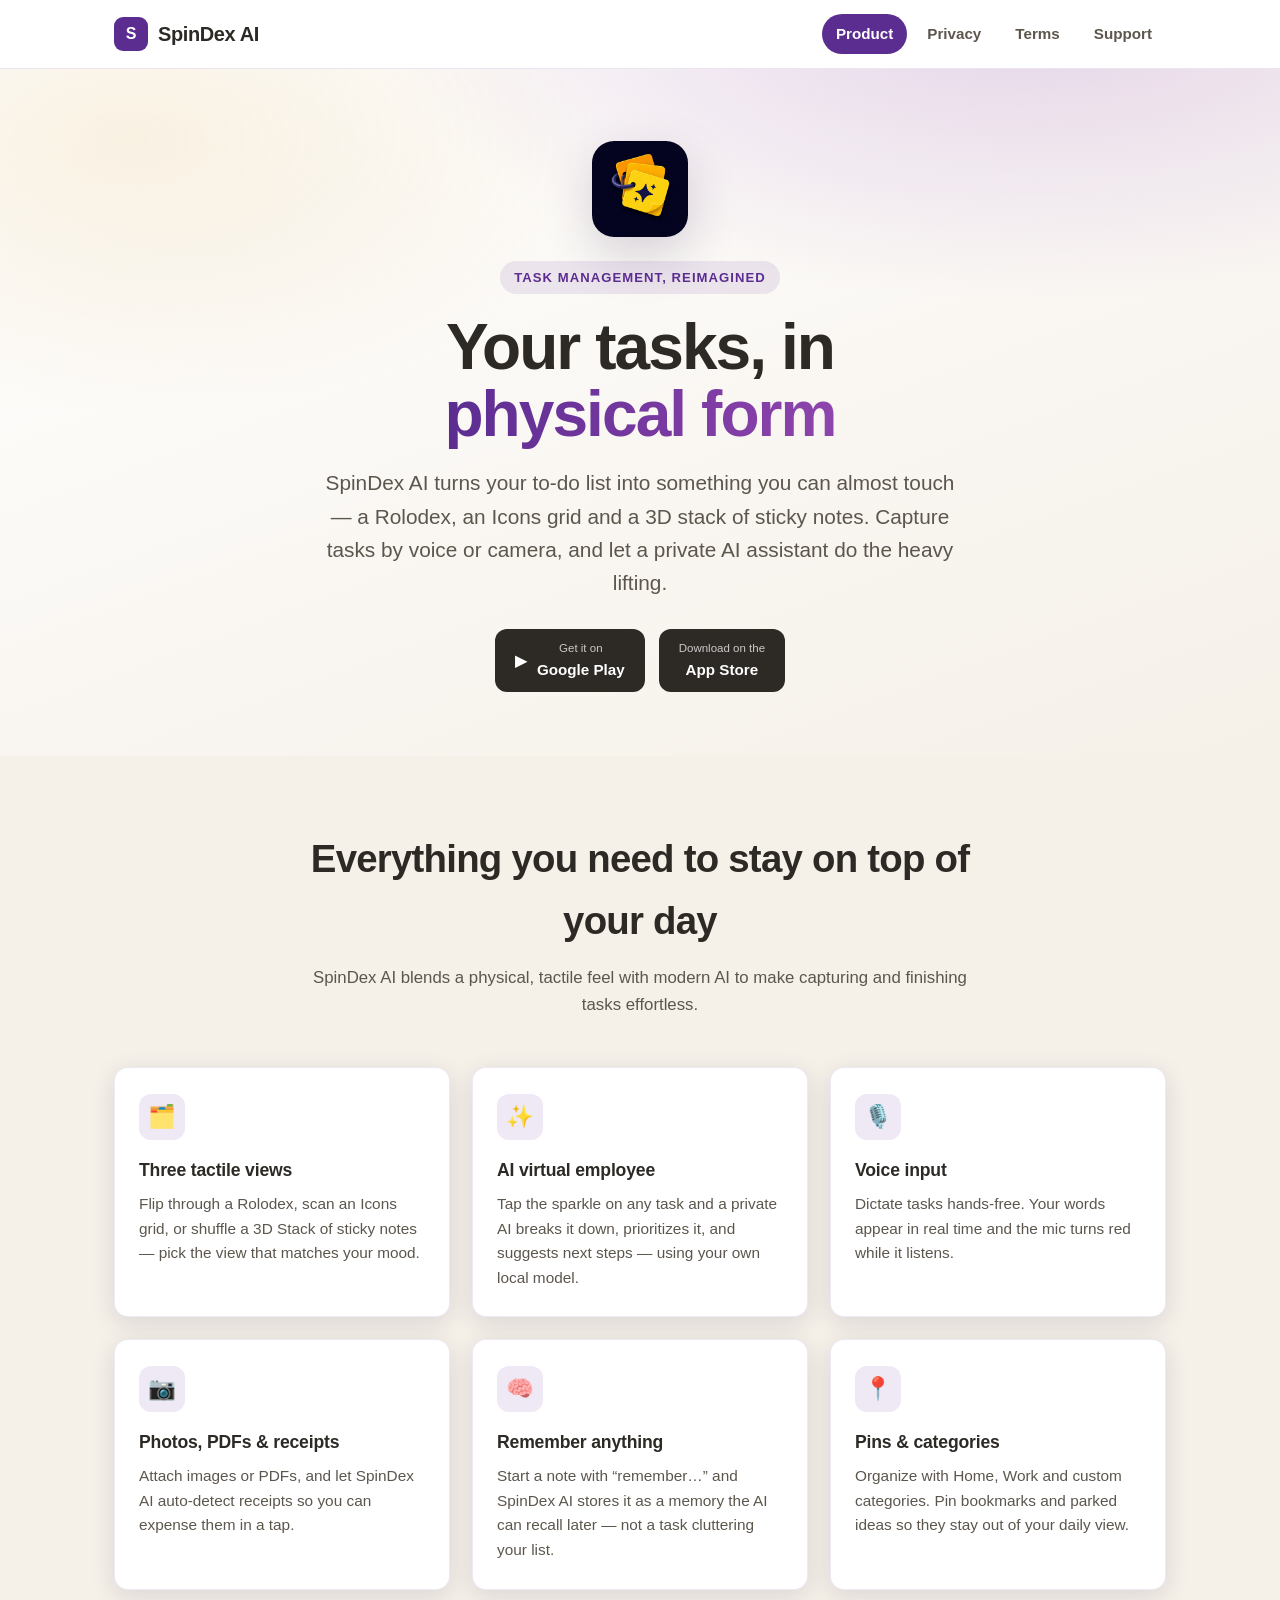
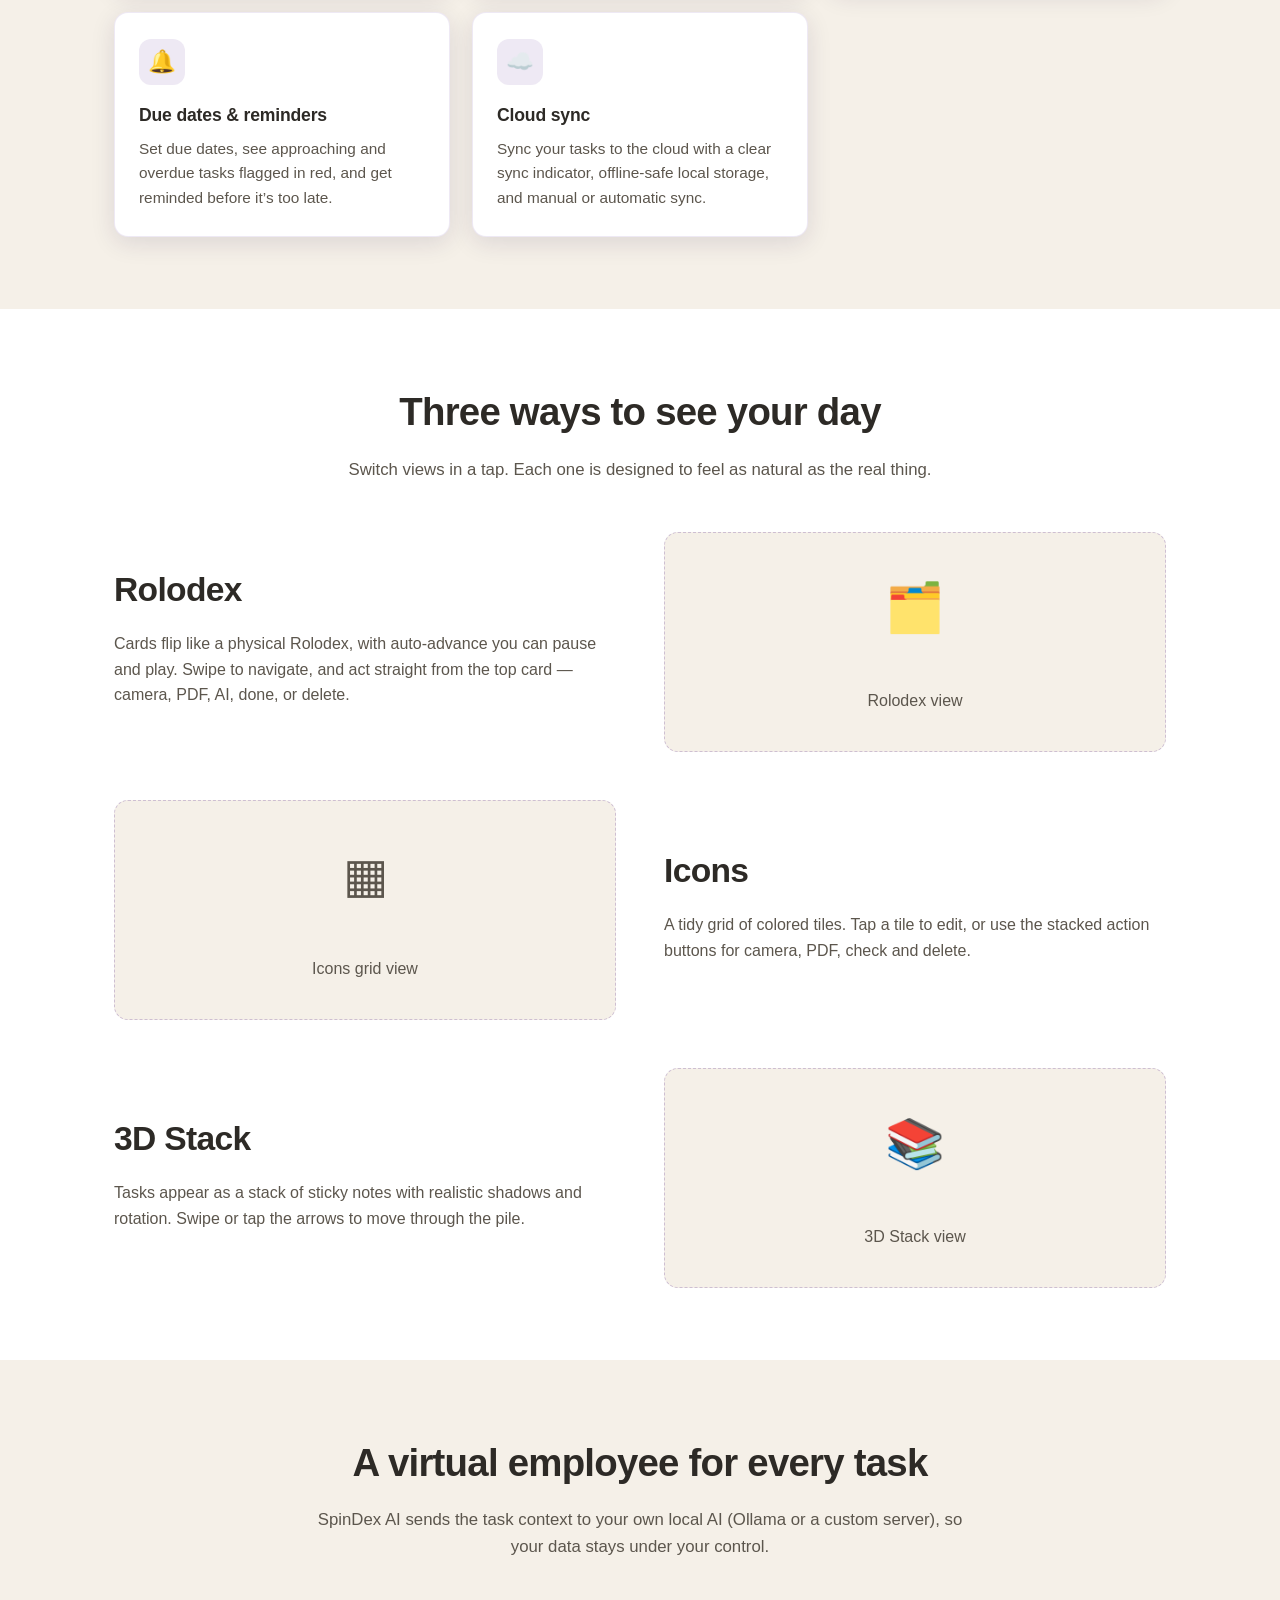
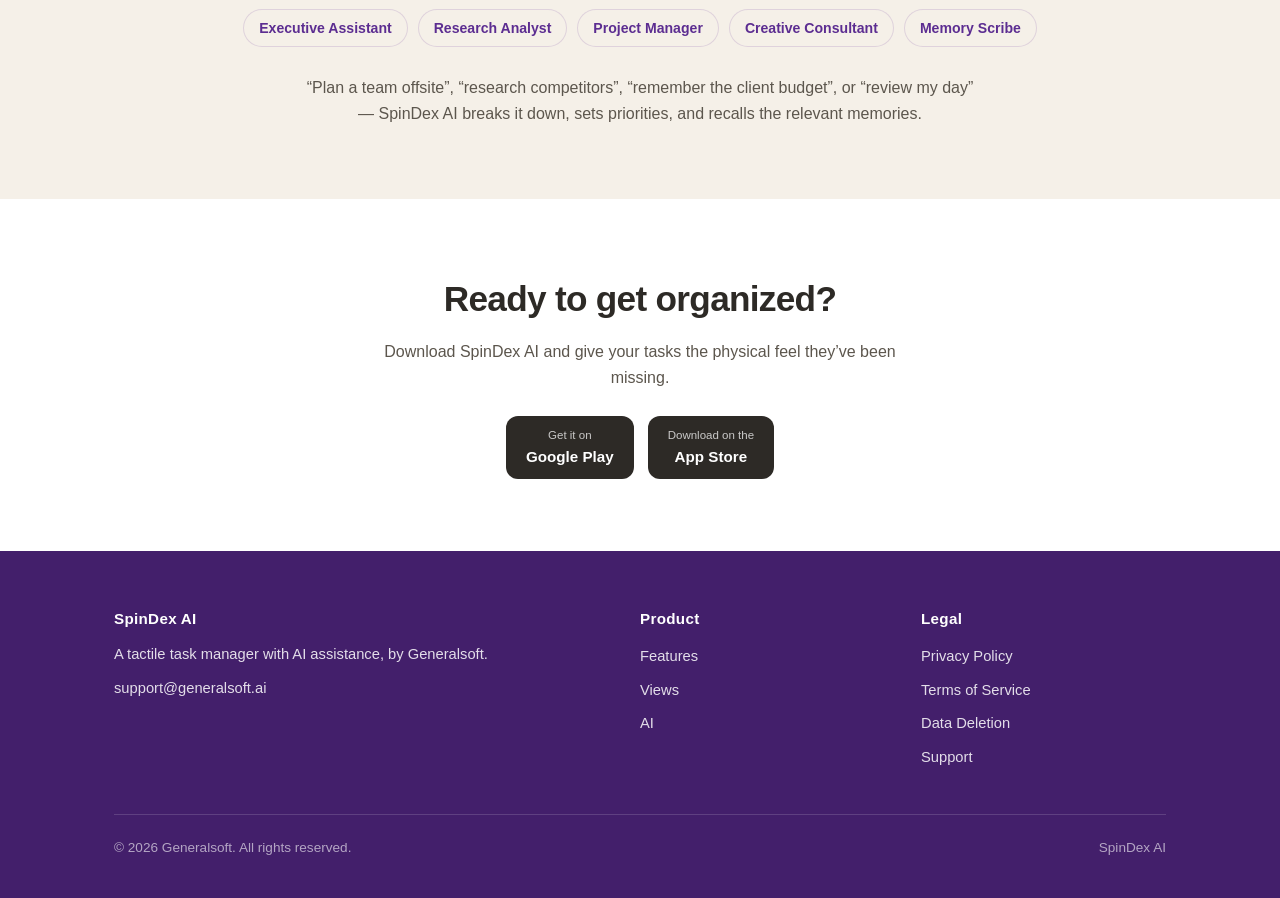
==== index.html @ 56c0f3f3 "first commit" ====
<!DOCTYPE html>
<html lang="en">
<head>
  <meta charset="UTF-8" />
  <meta name="viewport" content="width=device-width, initial-scale=1.0" />
  <title>SpinDex AI — Your tasks, in physical form</title>
  <meta name="description" content="SpinDex AI is a tactile task manager with a Rolodex, Icons and 3D Stack views, AI assistance, voice input, attachments and cloud sync. Built by Generalsoft." />
  <meta name="theme-color" content="#5c2d91" />
  <link rel="icon" type="image/png" href="assets/images/icon.png" />
  <link rel="apple-touch-icon" href="assets/images/icon.png" />
  <link rel="stylesheet" href="assets/css/styles.css" />
  <link rel="canonical" href="https://spindex.generalsoft.ai/" />
  <meta property="og:type" content="website" />
  <meta property="og:site_name" content="SpinDex AI" />
  <meta property="og:title" content="SpinDex AI — Your tasks, in physical form" />
  <meta property="og:description" content="SpinDex AI is a tactile task manager with a Rolodex, Icons and 3D Stack views, AI assistance, voice input, attachments and cloud sync." />
  <meta property="og:url" content="https://spindex.generalsoft.ai/" />
  <meta property="og:image" content="https://spindex.generalsoft.ai/assets/images/icon.png" />
  <meta name="twitter:card" content="summary" />
  <meta name="twitter:title" content="SpinDex AI — Your tasks, in physical form" />
  <meta name="twitter:description" content="A tactile task manager with Rolodex, Icons and 3D Stack views, AI assistance, and cloud sync." />
  <meta name="twitter:image" content="https://spindex.generalsoft.ai/assets/images/icon.png" />
</head>
<body>
  <header class="site-header">
    <div class="container nav">
      <a class="brand" href="index.html">
        <span class="logo">S</span>
        SpinDex AI
      </a>
      <nav>
        <ul class="nav-links">
          <li><a class="active" href="index.html">Product</a></li>
          <li><a href="privacy.html">Privacy</a></li>
          <li><a href="terms.html">Terms</a></li>
          <li><a href="support.html">Support</a></li>
        </ul>
      </nav>
    </div>
  </header>

  <main>
    <!-- Hero -->
    <section class="hero">
      <div class="container">
        <img class="app-icon" src="assets/images/icon.png" alt="SpinDex AI app icon" width="96" height="96" />
        <span class="eyebrow">Task management, reimagined</span>
        <h1>Your tasks, in<br /><span class="accent">physical form</span></h1>
        <p class="lede">
          SpinDex AI turns your to-do list into something you can almost touch — a
          Rolodex, an Icons grid and a 3D stack of sticky notes. Capture tasks by
          voice or camera, and let a private AI assistant do the heavy lifting.
        </p>
        <div class="badge-row">
          <!-- Replace the href values with your live store listings when available -->
          <a class="badge" href="https://play.google.com/store/apps/details?id=com.generalsoft.spindex">
            <span aria-hidden="true">▶</span>
            <span><span class="store-name">Get it on</span>Google Play</span>
          </a>
          <a class="badge" href="https://apps.apple.com/app/idXXXXXXXXX">
            <span><span class="store-name">Download on the</span>App Store</span>
          </a>
        </div>
      </div>
    </section>

    <!-- Features -->
    <section class="section" id="features">
      <div class="container">
        <div class="section-header">
          <h2>Everything you need to stay on top of your day</h2>
          <p>SpinDex AI blends a physical, tactile feel with modern AI to make capturing and finishing tasks effortless.</p>
        </div>
        <div class="grid">
          <div class="card">
            <div class="icon" aria-hidden="true">🗂️</div>
            <h3>Three tactile views</h3>
            <p>Flip through a Rolodex, scan an Icons grid, or shuffle a 3D Stack of sticky notes — pick the view that matches your mood.</p>
          </div>
          <div class="card">
            <div class="icon" aria-hidden="true">✨</div>
            <h3>AI virtual employee</h3>
            <p>Tap the sparkle on any task and a private AI breaks it down, prioritizes it, and suggests next steps — using your own local model.</p>
          </div>
          <div class="card">
            <div class="icon" aria-hidden="true">🎙️</div>
            <h3>Voice input</h3>
            <p>Dictate tasks hands-free. Your words appear in real time and the mic turns red while it listens.</p>
          </div>
          <div class="card">
            <div class="icon" aria-hidden="true">📷</div>
            <h3>Photos, PDFs &amp; receipts</h3>
            <p>Attach images or PDFs, and let SpinDex AI auto-detect receipts so you can expense them in a tap.</p>
          </div>
          <div class="card">
            <div class="icon" aria-hidden="true">🧠</div>
            <h3>Remember anything</h3>
            <p>Start a note with “remember…” and SpinDex AI stores it as a memory the AI can recall later — not a task cluttering your list.</p>
          </div>
          <div class="card">
            <div class="icon" aria-hidden="true">📍</div>
            <h3>Pins &amp; categories</h3>
            <p>Organize with Home, Work and custom categories. Pin bookmarks and parked ideas so they stay out of your daily view.</p>
          </div>
          <div class="card">
            <div class="icon" aria-hidden="true">🔔</div>
            <h3>Due dates &amp; reminders</h3>
            <p>Set due dates, see approaching and overdue tasks flagged in red, and get reminded before it’s too late.</p>
          </div>
          <div class="card">
            <div class="icon" aria-hidden="true">☁️</div>
            <h3>Cloud sync</h3>
            <p>Sync your tasks to the cloud with a clear sync indicator, offline-safe local storage, and manual or automatic sync.</p>
          </div>
        </div>
      </div>
    </section>


    <!-- Views -->
    <section class="section alt" id="views">
      <div class="container">
        <div class="section-header">
          <h2>Three ways to see your day</h2>
          <p>Switch views in a tap. Each one is designed to feel as natural as the real thing.</p>
        </div>
        <div class="split">
          <div class="copy">
            <h2>Rolodex</h2>
            <p>Cards flip like a physical Rolodex, with auto-advance you can pause and play. Swipe to navigate, and act straight from the top card — camera, PDF, AI, done, or delete.</p>
          </div>
          <div class="visual"><span class="big">🗂️</span><br />Rolodex view</div>
        </div>
        <div class="split reverse" style="margin-top:48px;">
          <div class="copy">
            <h2>Icons</h2>
            <p>A tidy grid of colored tiles. Tap a tile to edit, or use the stacked action buttons for camera, PDF, check and delete.</p>
          </div>
          <div class="visual"><span class="big">▦</span><br />Icons grid view</div>
        </div>
        <div class="split" style="margin-top:48px;">
          <div class="copy">
            <h2>3D Stack</h2>
            <p>Tasks appear as a stack of sticky notes with realistic shadows and rotation. Swipe or tap the arrows to move through the pile.</p>
          </div>
          <div class="visual"><span class="big">📚</span><br />3D Stack view</div>
        </div>
      </div>
    </section>

    <!-- AI -->
    <section class="section" id="ai">
      <div class="container">
        <div class="section-header">
          <h2>A virtual employee for every task</h2>
          <p>SpinDex AI sends the task context to your own local AI (Ollama or a custom server), so your data stays under your control.</p>
        </div>
        <div class="chips" style="justify-content:center;">
          <span class="chip">Executive Assistant</span>
          <span class="chip">Research Analyst</span>
          <span class="chip">Project Manager</span>
          <span class="chip">Creative Consultant</span>
          <span class="chip">Memory Scribe</span>
        </div>
        <p style="max-width:680px;margin:28px auto 0;text-align:center;color:#5c564d;">
          “Plan a team offsite”, “research competitors”, “remember the client budget”,
          or “review my day” — SpinDex AI breaks it down, sets priorities, and recalls
          the relevant memories.
        </p>
      </div>
    </section>


    <!-- CTA -->
    <section class="section alt" id="download">
      <div class="container" style="text-align:center;">
        <h2 style="font-size:clamp(1.6rem,4vw,2.2rem);letter-spacing:-0.02em;margin:0 0 12px;">Ready to get organized?</h2>
        <p style="color:#5c564d;max-width:520px;margin:0 auto 26px;">
          Download SpinDex AI and give your tasks the physical feel they’ve been missing.
        </p>
        <div class="badge-row">
          <a class="badge" href="https://play.google.com/store/apps/details?id=com.generalsoft.spindex">
            <span><span class="store-name">Get it on</span>Google Play</span>
          </a>
          <a class="badge" href="https://apps.apple.com/app/idXXXXXXXXX">
            <span><span class="store-name">Download on the</span>App Store</span>
          </a>
        </div>
      </div>
    </section>
  </main>

  <footer class="site-footer">
    <div class="container">
      <div class="footer-grid">
        <div>
          <h4>SpinDex AI</h4>
          <p>A tactile task manager with AI assistance, by Generalsoft.</p>
          <p>support@generalsoft.ai</p>
        </div>
        <div>
          <h4>Product</h4>
          <ul>
            <li><a href="index.html#features">Features</a></li>
            <li><a href="index.html#views">Views</a></li>
            <li><a href="index.html#ai">AI</a></li>
          </ul>
        </div>
        <div>
          <h4>Legal</h4>
          <ul>
            <li><a href="privacy.html">Privacy Policy</a></li>
            <li><a href="terms.html">Terms of Service</a></li>
            <li><a href="data-deletion.html">Data Deletion</a></li>
            <li><a href="support.html">Support</a></li>
          </ul>
        </div>
      </div>
      <div class="footer-bottom">
        <span>© 2026 Generalsoft. All rights reserved.</span>
        <span>SpinDex AI</span>
      </div>
    </div>
  </footer>
</body>
</html>
---- assets/css/styles.css ----
/* ============================================================================
   SpinDex AI — product & legal site stylesheet
   Brand: deep purple #5C2D91, cream #F5F0E8, ink #2D2A26
   ========================================================================== */

:root {
  --purple: #5c2d91;
  --purple-dark: #431f6b;
  --purple-light: #7b3fa0;
  --violet: #8e44ad;
  --cream: #f5f0e8;
  --cream-dark: #ece4d6;
  --ink: #2d2a26;
  --ink-soft: #5c564d;
  --white: #ffffff;
  --gold: #d9a441;
  --radius: 14px;
  --shadow: 0 6px 24px rgba(44, 24, 70, 0.12);
  --shadow-lg: 0 18px 50px rgba(44, 24, 70, 0.18);
  --font: -apple-system, BlinkMacSystemFont, "Segoe UI", Roboto, Helvetica,
    Arial, sans-serif;
  --maxw: 1100px;
}

* {
  box-sizing: border-box;
}

html {
  scroll-behavior: smooth;
}

body {
  margin: 0;
  font-family: var(--font);
  color: var(--ink);
  background: var(--cream);
  line-height: 1.6;
  -webkit-font-smoothing: antialiased;
}

a {
  color: var(--purple);
  text-decoration: none;
}

a:hover {
  text-decoration: underline;
}

img {
  max-width: 100%;
  height: auto;
  display: block;
}

.container {
  width: 100%;
  max-width: var(--maxw);
  margin: 0 auto;
  padding: 0 24px;
}

/* ---------------------------------------------------------------------------
   Header / navigation
   --------------------------------------------------------------------------- */
.site-header {
  background: var(--white);
  border-bottom: 1px solid rgba(92, 45, 145, 0.12);
  position: sticky;
  top: 0;
  z-index: 50;
}

.nav {
  display: flex;
  align-items: center;
  justify-content: space-between;
  height: 68px;
  gap: 16px;
}

.brand {
  display: flex;
  align-items: center;
  gap: 10px;
  font-weight: 800;
  font-size: 1.25rem;
  color: var(--ink);
  letter-spacing: -0.02em;
}

.brand:hover {
  text-decoration: none;
}

.brand .logo {
  width: 34px;
  height: 34px;
  border-radius: 9px;
  background: var(--purple);
  display: grid;
  place-items: center;
  color: #fff;
  font-size: 1rem;
}

.nav-links {
  display: flex;
  align-items: center;
  gap: 6px;
  list-style: none;
  margin: 0;
  padding: 0;
}

.nav-links a {
  display: inline-block;
  padding: 8px 14px;
  border-radius: 999px;
  color: var(--ink-soft);
  font-weight: 600;
  font-size: 0.95rem;
}

.nav-links a:hover {
  background: var(--cream);
  color: var(--purple);
  text-decoration: none;
}

.nav-links a.active {
  background: var(--purple);
  color: #fff;
}

/* ---------------------------------------------------------------------------
   Hero
   --------------------------------------------------------------------------- */
.hero {
  background:
    radial-gradient(1100px 500px at 80% -10%, rgba(142, 68, 173, 0.22), transparent 60%),
    radial-gradient(900px 500px at 10% 10%, rgba(217, 164, 65, 0.14), transparent 55%),
    linear-gradient(160deg, #fff 0%, var(--cream) 100%);
  padding: 72px 0 64px;
  text-align: center;
}

.hero .eyebrow {
  display: inline-block;
  background: rgba(92, 45, 145, 0.1);
  color: var(--purple);
  font-weight: 700;
  font-size: 0.82rem;
  letter-spacing: 0.08em;
  text-transform: uppercase;
  padding: 6px 14px;
  border-radius: 999px;
  margin-bottom: 20px;
}

.hero h1 {
  font-size: clamp(2.4rem, 6vw, 4rem);
  line-height: 1.05;
  margin: 0 0 18px;
  letter-spacing: -0.03em;
  color: var(--ink);
}

.hero h1 .accent {
  background: linear-gradient(90deg, var(--purple), var(--violet));
  -webkit-background-clip: text;
  background-clip: text;
  color: transparent;
}

.hero p.lede {
  font-size: clamp(1.05rem, 2.4vw, 1.3rem);
  color: var(--ink-soft);
  max-width: 640px;
  margin: 0 auto 30px;
}

.hero .app-icon {
  width: 96px;
  height: 96px;
  border-radius: 22px;
  margin: 0 auto 24px;
  box-shadow: var(--shadow-lg);
  object-fit: cover;
}

.badge-row {
  display: flex;
  flex-wrap: wrap;
  gap: 14px;
  justify-content: center;
}

.badge {
  display: inline-flex;
  align-items: center;
  gap: 10px;
  background: var(--ink);
  color: #fff;
  border-radius: 12px;
  padding: 10px 20px;
  font-weight: 600;
  font-size: 0.95rem;
}

.badge:hover {
  text-decoration: none;
  background: var(--purple-dark);
}

.badge .store-name {
  display: block;
  font-size: 0.72rem;
  font-weight: 500;
  opacity: 0.75;
}

/* ---------------------------------------------------------------------------
   Sections
   --------------------------------------------------------------------------- */
.section {
  padding: 72px 0;
}

.section.alt {
  background: var(--white);
}

.section-header {
  text-align: center;
  max-width: 680px;
  margin: 0 auto 48px;
}

.section-header h2 {
  font-size: clamp(1.7rem, 4vw, 2.4rem);
  margin: 0 0 14px;
  letter-spacing: -0.02em;
}

.section-header p {
  color: var(--ink-soft);
  margin: 0;
  font-size: 1.05rem;
}

/* Feature grid */
.grid {
  display: grid;
  grid-template-columns: repeat(auto-fit, minmax(250px, 1fr));
  gap: 22px;
}

.card {
  background: var(--white);
  border: 1px solid rgba(92, 45, 145, 0.1);
  border-radius: var(--radius);
  padding: 26px 24px;
  box-shadow: var(--shadow);
  transition: transform 0.18s ease, box-shadow 0.18s ease;
}

.card:hover {
  transform: translateY(-4px);
  box-shadow: var(--shadow-lg);
}

.card .icon {
  width: 46px;
  height: 46px;
  border-radius: 12px;
  background: rgba(92, 45, 145, 0.1);
  color: var(--purple);
  display: grid;
  place-items: center;
  font-size: 1.4rem;
  margin-bottom: 16px;
}

.card h3 {
  margin: 0 0 8px;
  font-size: 1.1rem;
  letter-spacing: -0.01em;
}

.card p {
  margin: 0;
  color: var(--ink-soft);
  font-size: 0.96rem;
}

/* Split layout (image + text) */
.split {
  display: grid;
  grid-template-columns: 1fr 1fr;
  gap: 48px;
  align-items: center;
}

.split.reverse {
  direction: rtl;
}

.split.reverse > * {
  direction: ltr;
}

.split .copy h2 {
  font-size: clamp(1.5rem, 3.4vw, 2.1rem);
  margin: 0 0 14px;
  letter-spacing: -0.02em;
}

.split .copy p {
  color: var(--ink-soft);
  margin: 0 0 12px;
}

.split .visual {
  background: var(--cream);
  border-radius: var(--radius);
  min-height: 220px;
  display: grid;
  place-items: center;
  padding: 30px;
  text-align: center;
  border: 1px dashed rgba(92, 45, 145, 0.25);
  color: var(--ink-soft);
}

.split .visual .big {
  font-size: 3rem;
}

/* Highlight chips */
.chips {
  display: flex;
  flex-wrap: wrap;
  gap: 10px;
  margin-top: 18px;
}

.chip {
  background: var(--cream);
  border: 1px solid rgba(92, 45, 145, 0.15);
  border-radius: 999px;
  padding: 7px 15px;
  font-size: 0.88rem;
  font-weight: 600;
  color: var(--purple);
}


/* ---------------------------------------------------------------------------
   Prose (legal / policy pages)
   --------------------------------------------------------------------------- */
.prose {
  max-width: 760px;
  margin: 0 auto;
}

.prose h1 {
  font-size: clamp(1.9rem, 4vw, 2.7rem);
  letter-spacing: -0.02em;
  margin: 0 0 8px;
}

.prose .meta {
  color: var(--ink-soft);
  margin-bottom: 32px;
  font-size: 0.95rem;
}

.prose h2 {
  font-size: 1.35rem;
  margin: 36px 0 12px;
  letter-spacing: -0.01em;
  color: var(--purple-dark);
}

.prose h3 {
  font-size: 1.08rem;
  margin: 24px 0 8px;
}

.prose p,
.prose li {
  color: var(--ink);
}

.prose ul {
  padding-left: 22px;
}

.prose li {
  margin-bottom: 6px;
}

.prose .callout {
  background: rgba(92, 45, 145, 0.07);
  border-left: 4px solid var(--purple);
  border-radius: 8px;
  padding: 16px 20px;
  margin: 22px 0;
}

.prose table {
  width: 100%;
  border-collapse: collapse;
  margin: 20px 0;
  font-size: 0.95rem;
}

.prose th,
.prose td {
  text-align: left;
  padding: 10px 12px;
  border-bottom: 1px solid var(--cream-dark);
  vertical-align: top;
}

.prose th {
  background: var(--cream);
  color: var(--purple-dark);
  font-weight: 700;
}

/* ---------------------------------------------------------------------------
   Footer
   --------------------------------------------------------------------------- */
.site-footer {
  background: var(--purple-dark);
  color: rgba(255, 255, 255, 0.85);
  padding: 56px 0 40px;
}

.footer-grid {
  display: grid;
  grid-template-columns: 2fr 1fr 1fr;
  gap: 36px;
}

.site-footer h4 {
  color: #fff;
  margin: 0 0 12px;
  font-size: 0.95rem;
  letter-spacing: 0.02em;
}

.site-footer p {
  margin: 0 0 10px;
  font-size: 0.92rem;
}

.site-footer ul {
  list-style: none;
  margin: 0;
  padding: 0;
}

.site-footer li {
  margin-bottom: 8px;
}

.site-footer a {
  color: rgba(255, 255, 255, 0.85);
  font-size: 0.92rem;
}

.site-footer a:hover {
  color: #fff;
}

.footer-bottom {
  border-top: 1px solid rgba(255, 255, 255, 0.15);
  margin-top: 36px;
  padding-top: 22px;
  display: flex;
  flex-wrap: wrap;
  justify-content: space-between;
  gap: 12px;
  font-size: 0.85rem;
  color: rgba(255, 255, 255, 0.6);
}

/* ---------------------------------------------------------------------------
   Responsive
   --------------------------------------------------------------------------- */
@media (max-width: 800px) {
  .split {
    grid-template-columns: 1fr;
    gap: 28px;
  }

  .split.reverse {
    direction: ltr;
  }

  .footer-grid {
    grid-template-columns: 1fr;
    gap: 26px;
  }

  .nav {
    height: auto;
    flex-wrap: wrap;
    padding: 12px 0;
  }

  .nav-links {
    flex-wrap: wrap;
  }
}
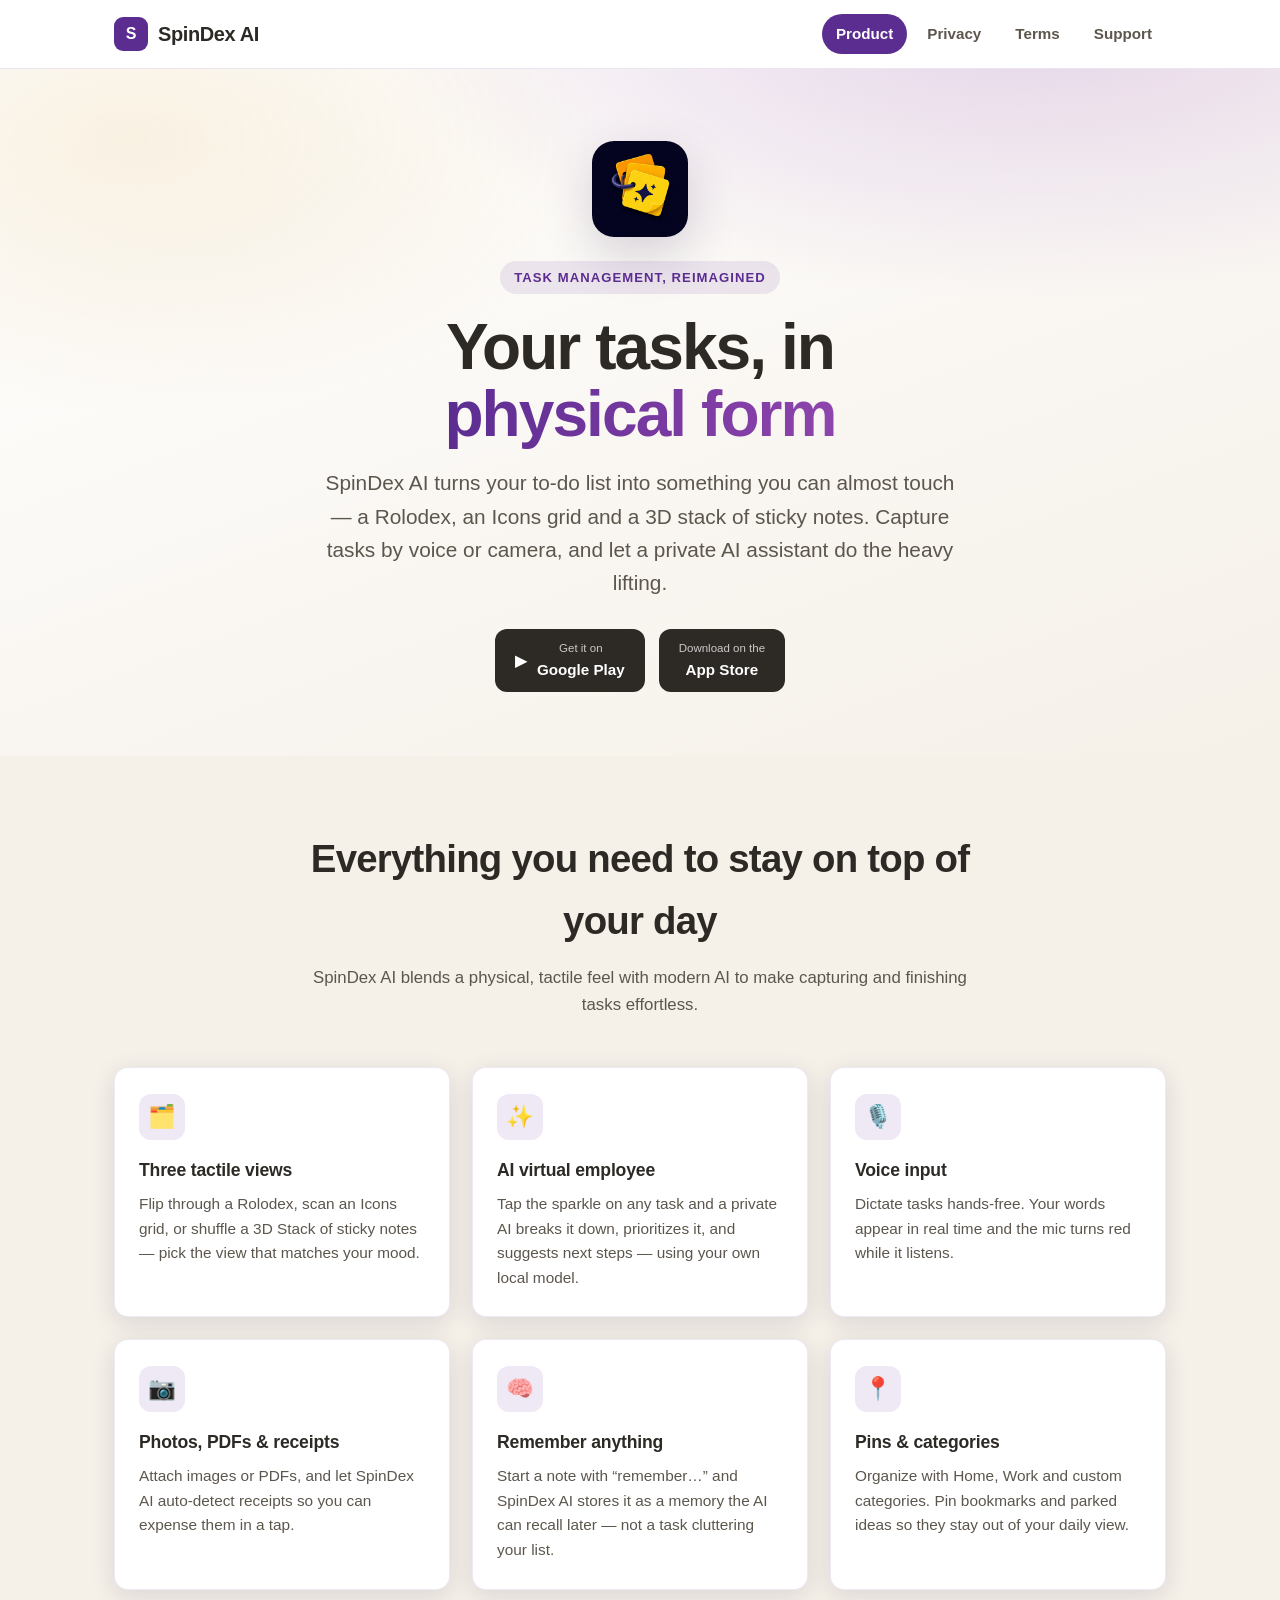
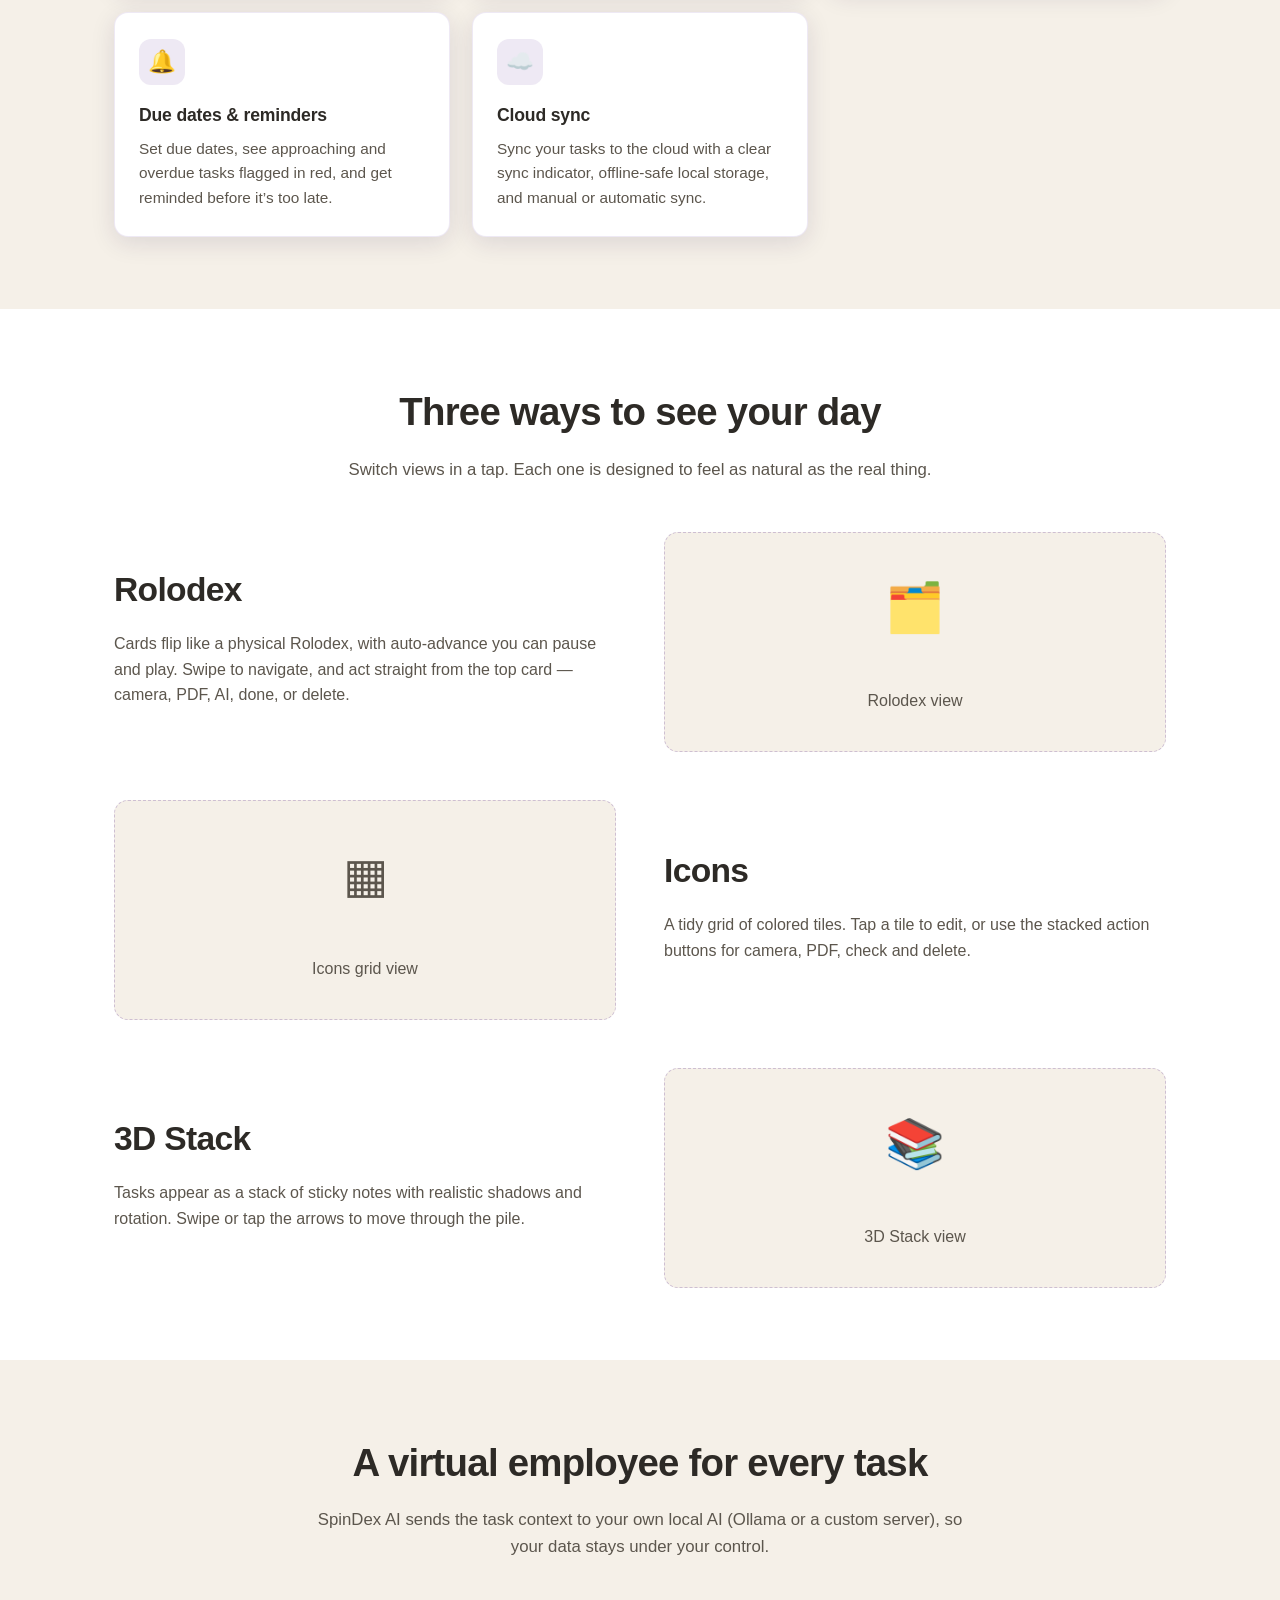
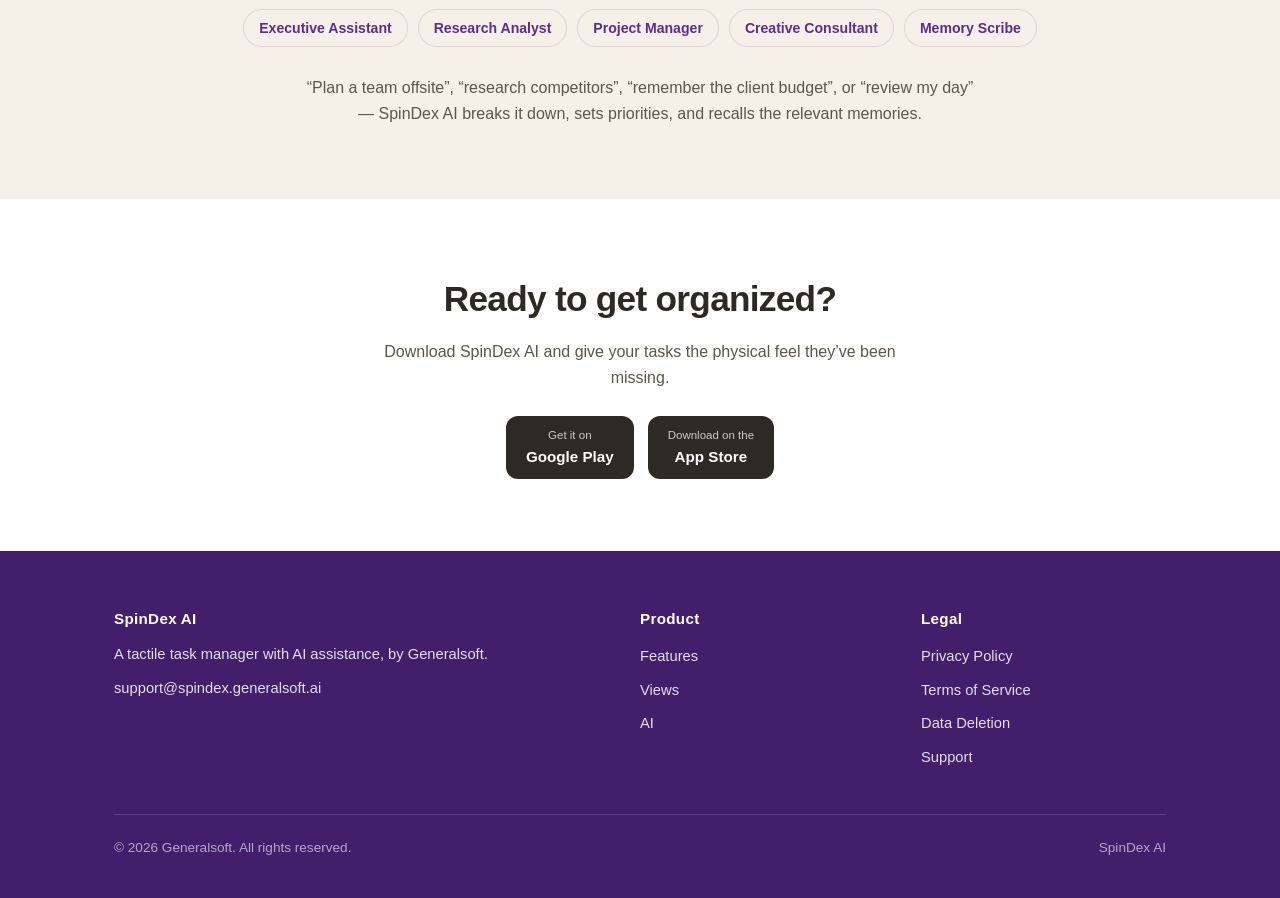
==== commit d6edfdc9: "moved from apex to spindex." ====
--- a/index.html
+++ b/index.html
@@ -196,7 +196,7 @@
         <div>
           <h4>SpinDex AI</h4>
           <p>A tactile task manager with AI assistance, by Generalsoft.</p>
-          <p>support@generalsoft.ai</p>
+          <p>support@spindex.generalsoft.ai</p>
         </div>
         <div>
           <h4>Product</h4>
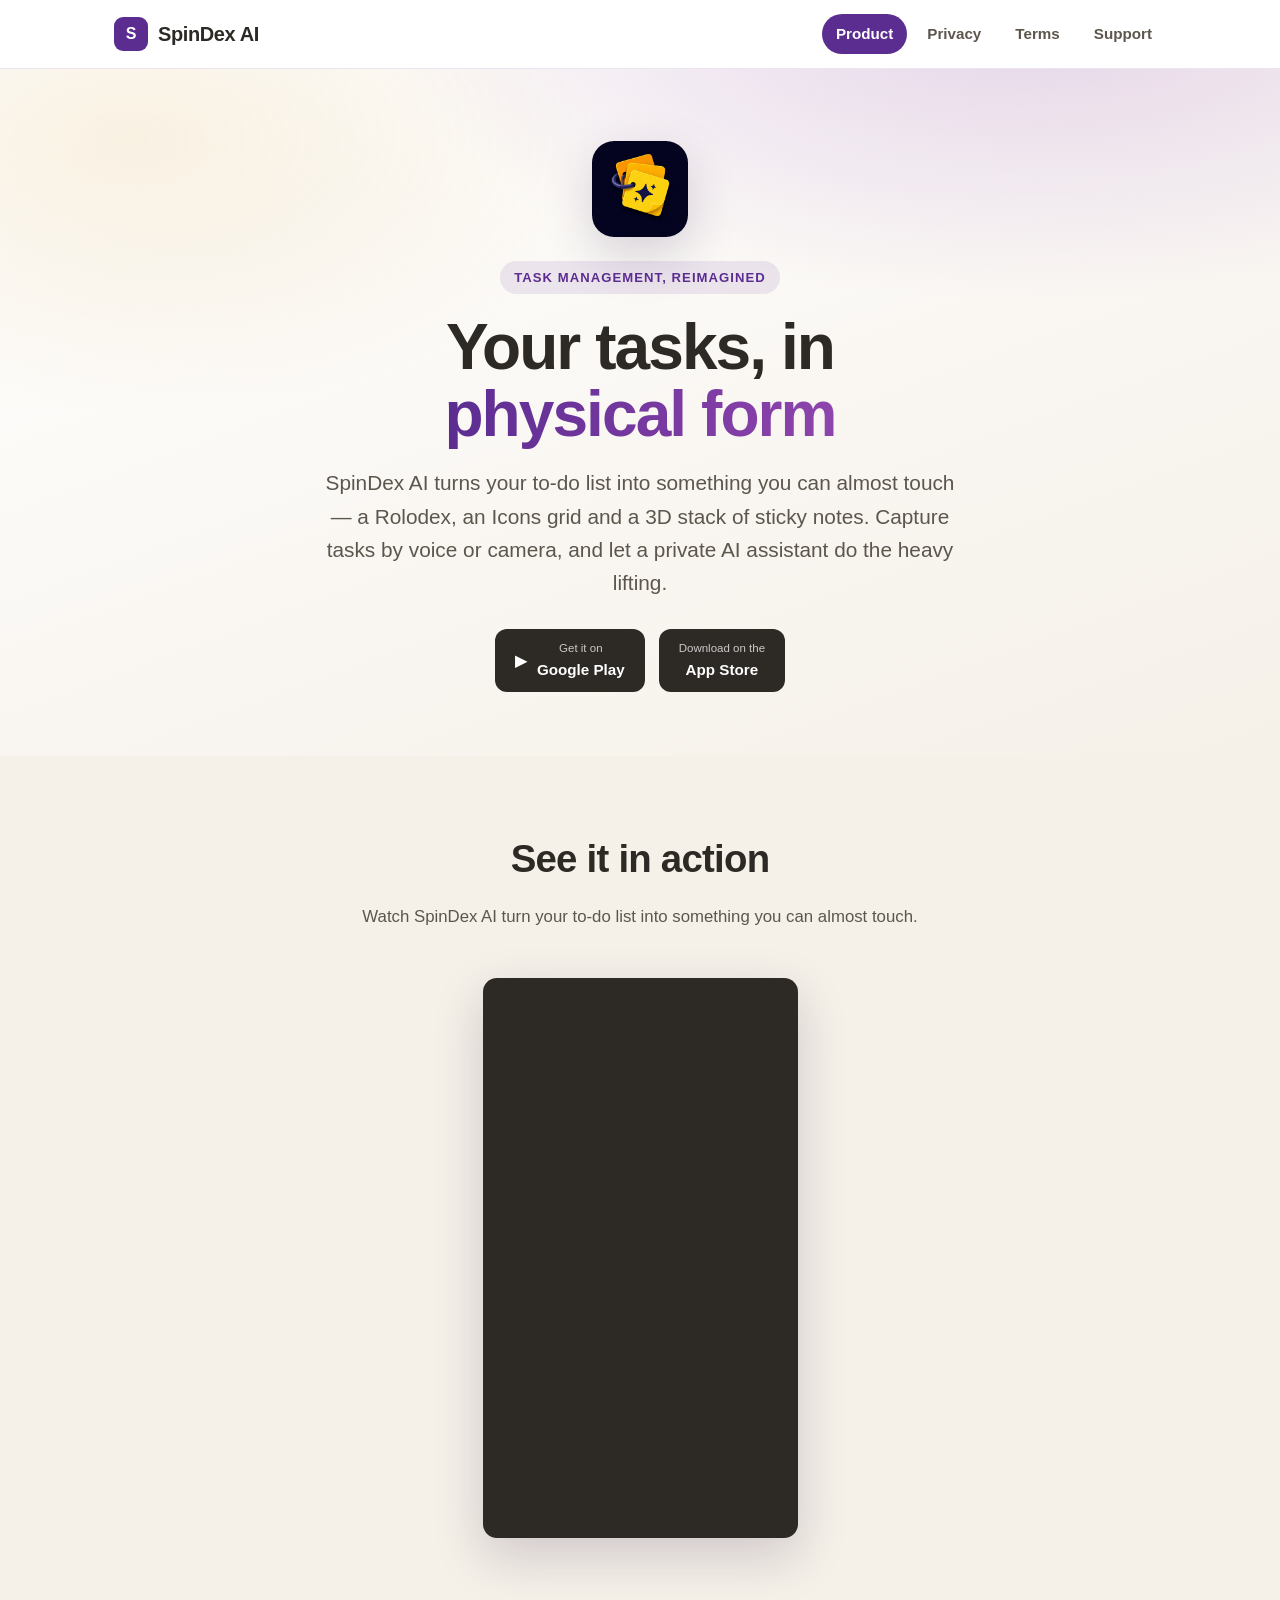
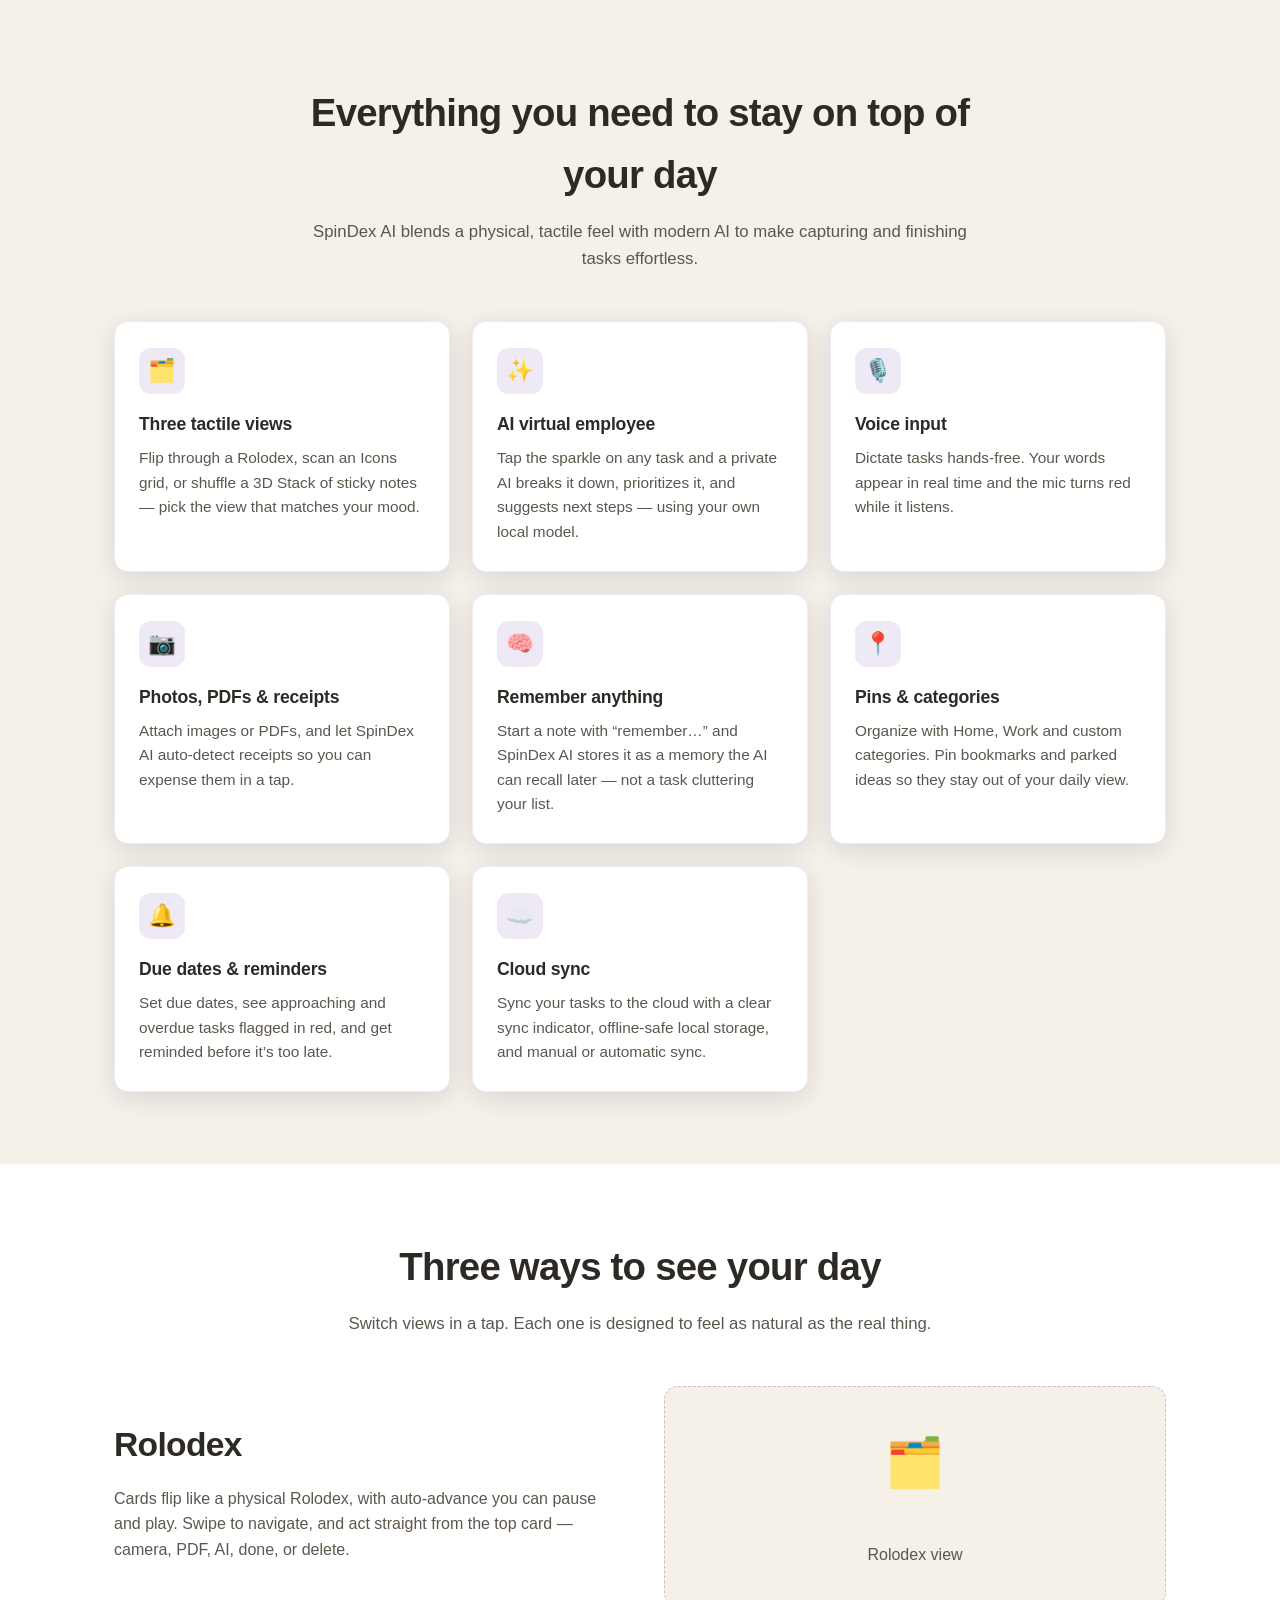
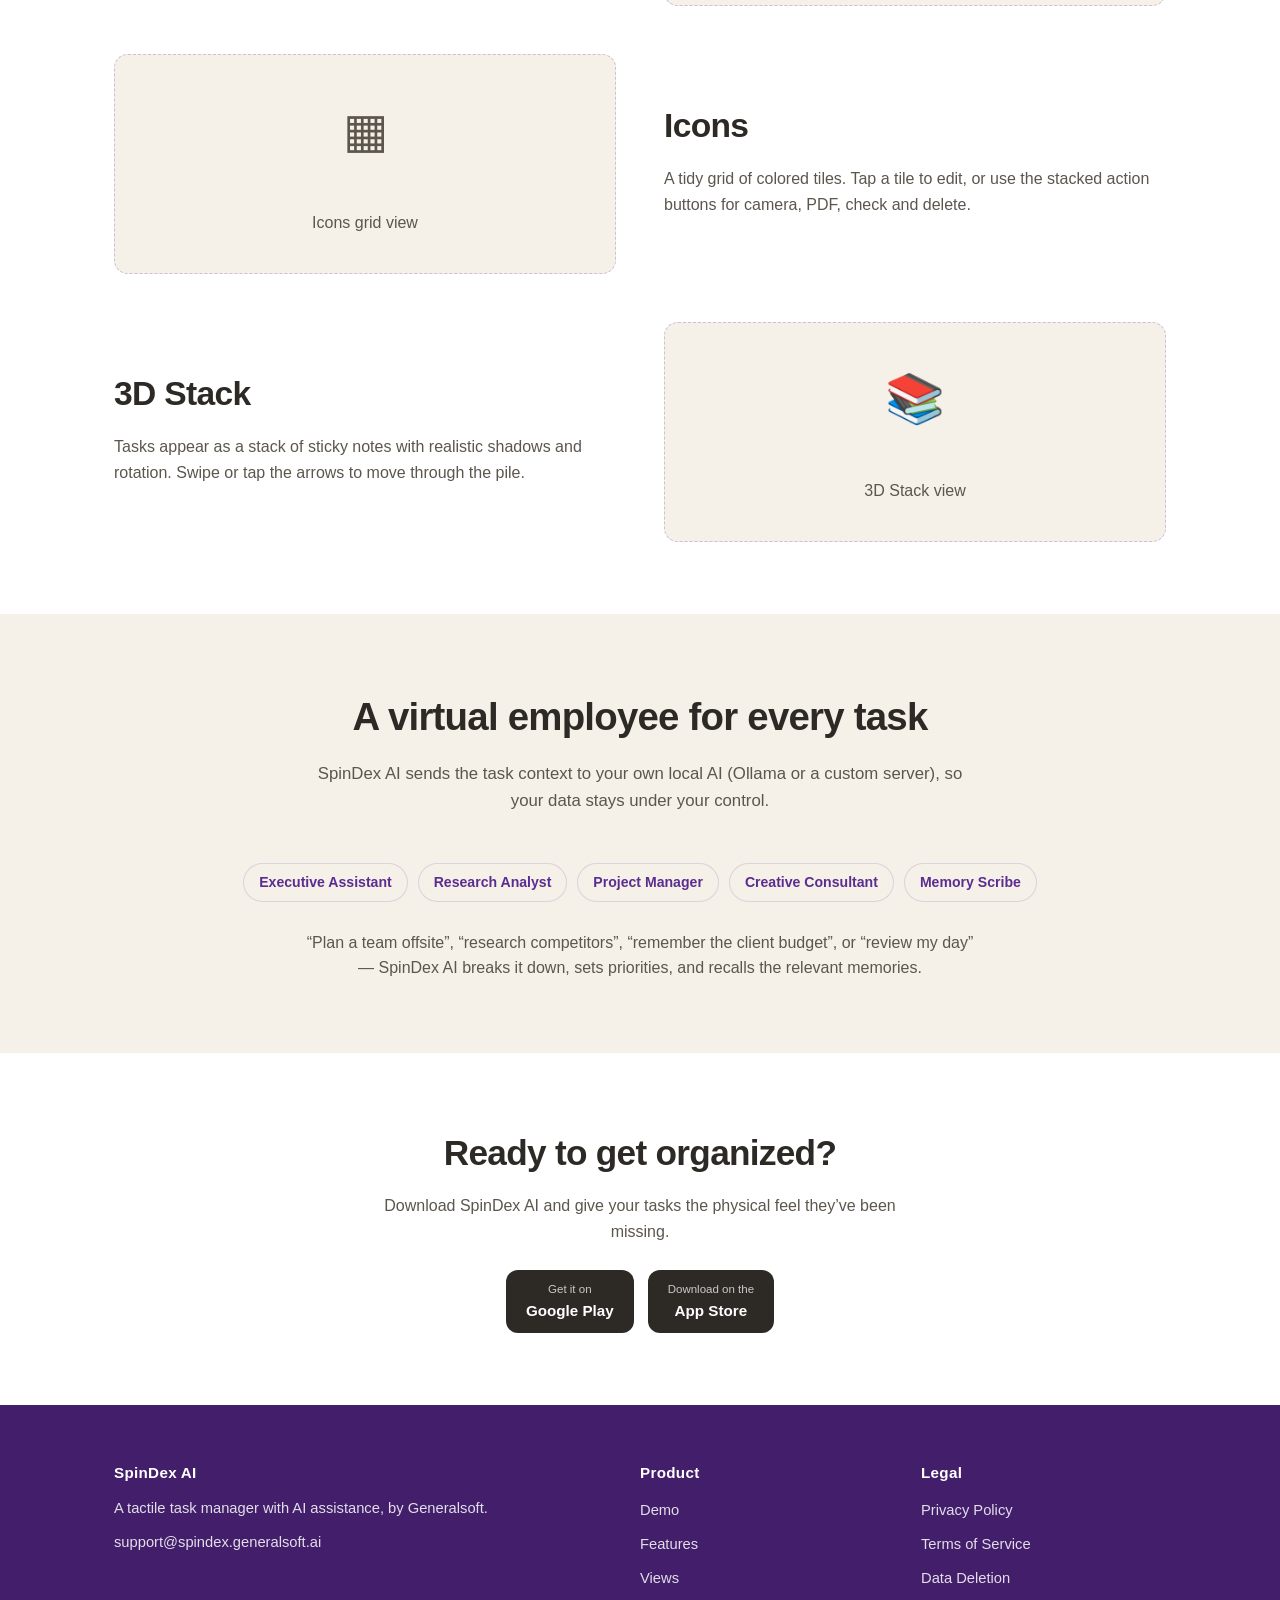
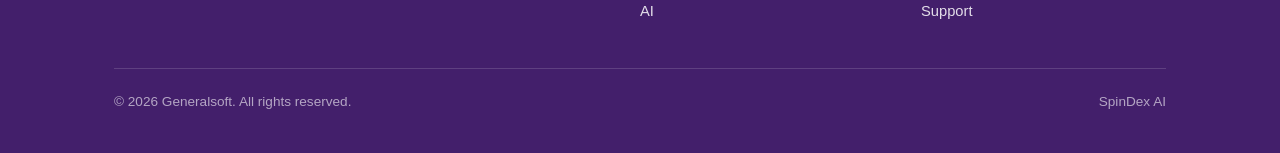
==== commit d1284839: "added video" ====
--- a/index.html
+++ b/index.html
@@ -64,6 +64,26 @@
       </div>
     </section>
 
+    <!-- Demo -->
+    <section class="section" id="demo">
+      <div class="container">
+        <div class="section-header">
+          <h2>See it in action</h2>
+          <p>Watch SpinDex AI turn your to-do list into something you can almost touch.</p>
+        </div>
+        <div class="video-embed">
+          <iframe
+            src="https://www.youtube-nocookie.com/embed/chW1hcs2FDo?rel=0"
+            title="SpinDex AI — Task management, reimagined"
+            allow="accelerometer; autoplay; clipboard-write; encrypted-media; gyroscope; picture-in-picture; web-share"
+            referrerpolicy="strict-origin-when-cross-origin"
+            allowfullscreen
+            loading="lazy"
+          ></iframe>
+        </div>
+      </div>
+    </section>
+
     <!-- Features -->
     <section class="section" id="features">
       <div class="container">
@@ -201,6 +221,7 @@
         <div>
           <h4>Product</h4>
           <ul>
+            <li><a href="index.html#demo">Demo</a></li>
             <li><a href="index.html#features">Features</a></li>
             <li><a href="index.html#views">Views</a></li>
             <li><a href="index.html#ai">AI</a></li>
--- a/assets/css/styles.css
+++ b/assets/css/styles.css
@@ -250,6 +250,26 @@
   font-size: 1.05rem;
 }
 
+/* Video embed (YouTube Short) */
+.video-embed {
+  position: relative;
+  width: 100%;
+  max-width: 315px;
+  margin: 0 auto;
+  aspect-ratio: 9 / 16;
+  border-radius: var(--radius);
+  overflow: hidden;
+  box-shadow: var(--shadow-lg);
+  background: var(--ink);
+}
+
+.video-embed iframe {
+  display: block;
+  width: 100%;
+  height: 100%;
+  border: 0;
+}
+
 /* Feature grid */
 .grid {
   display: grid;
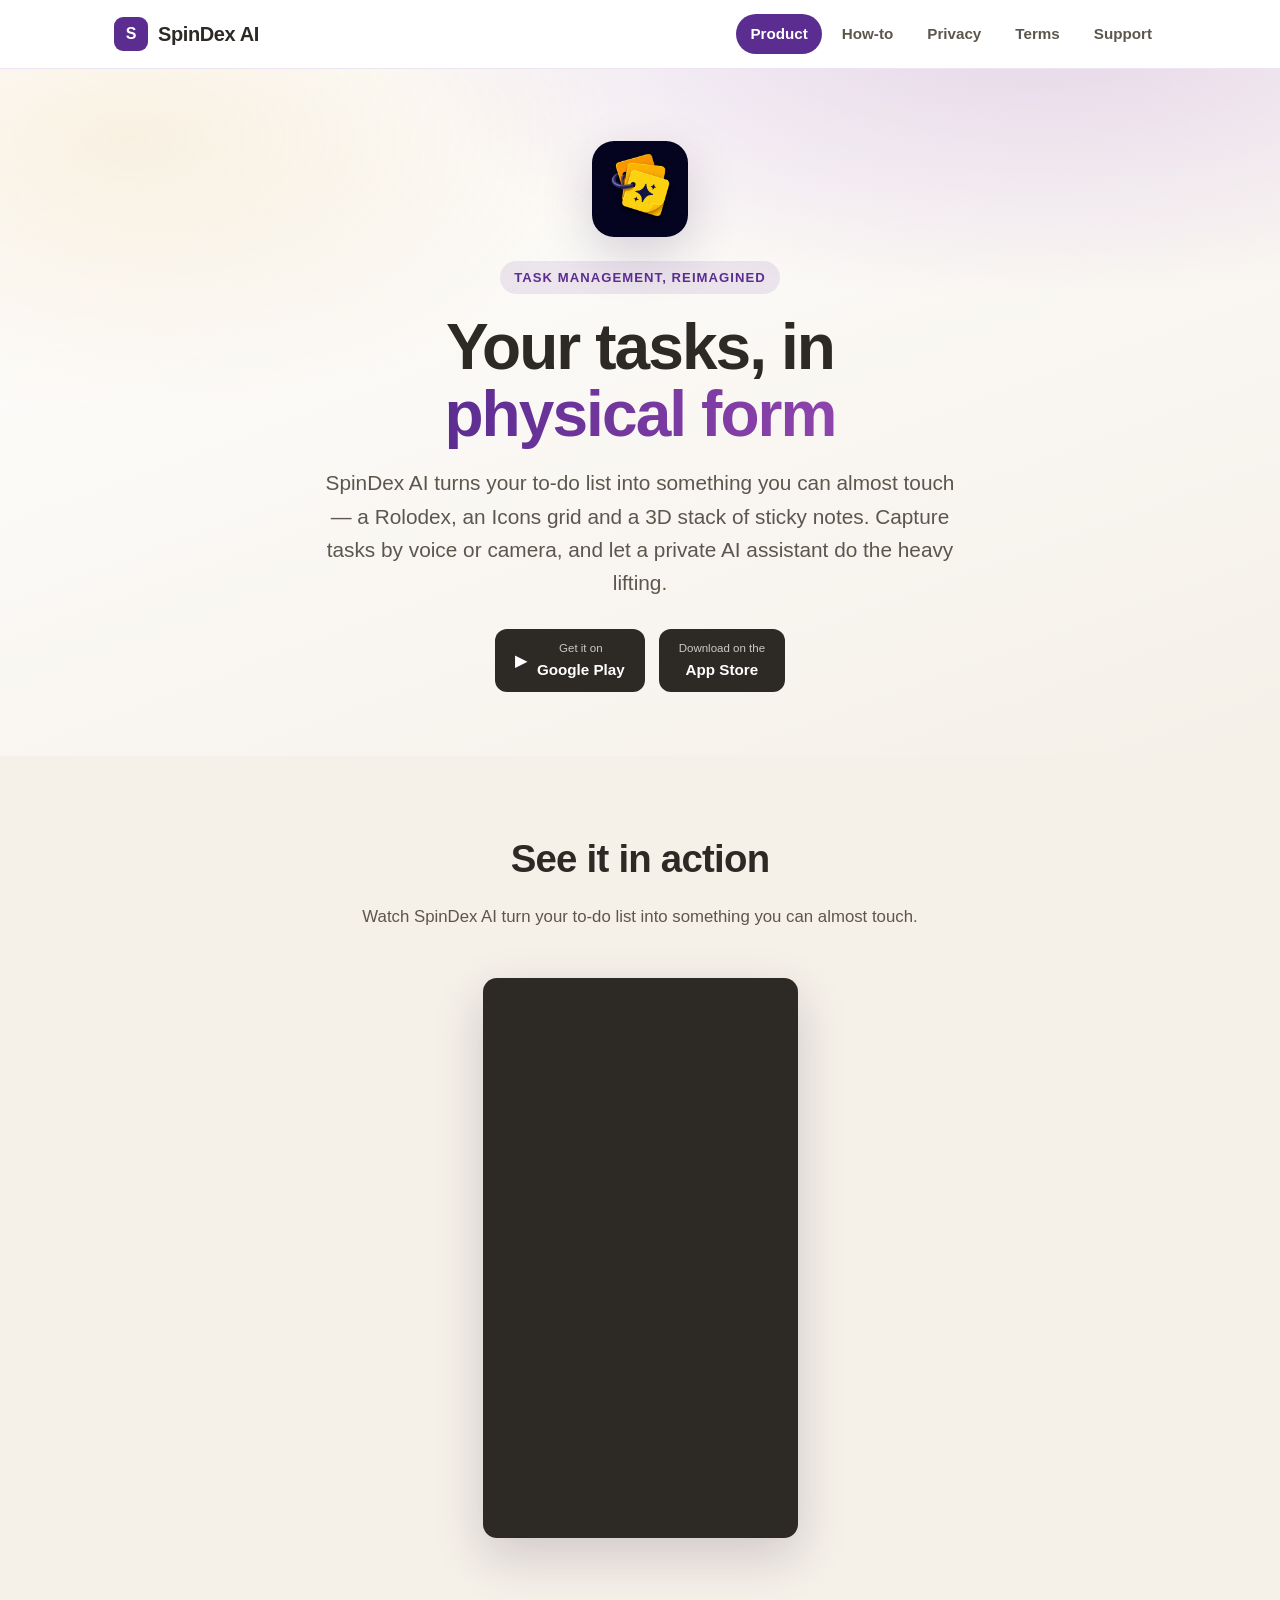
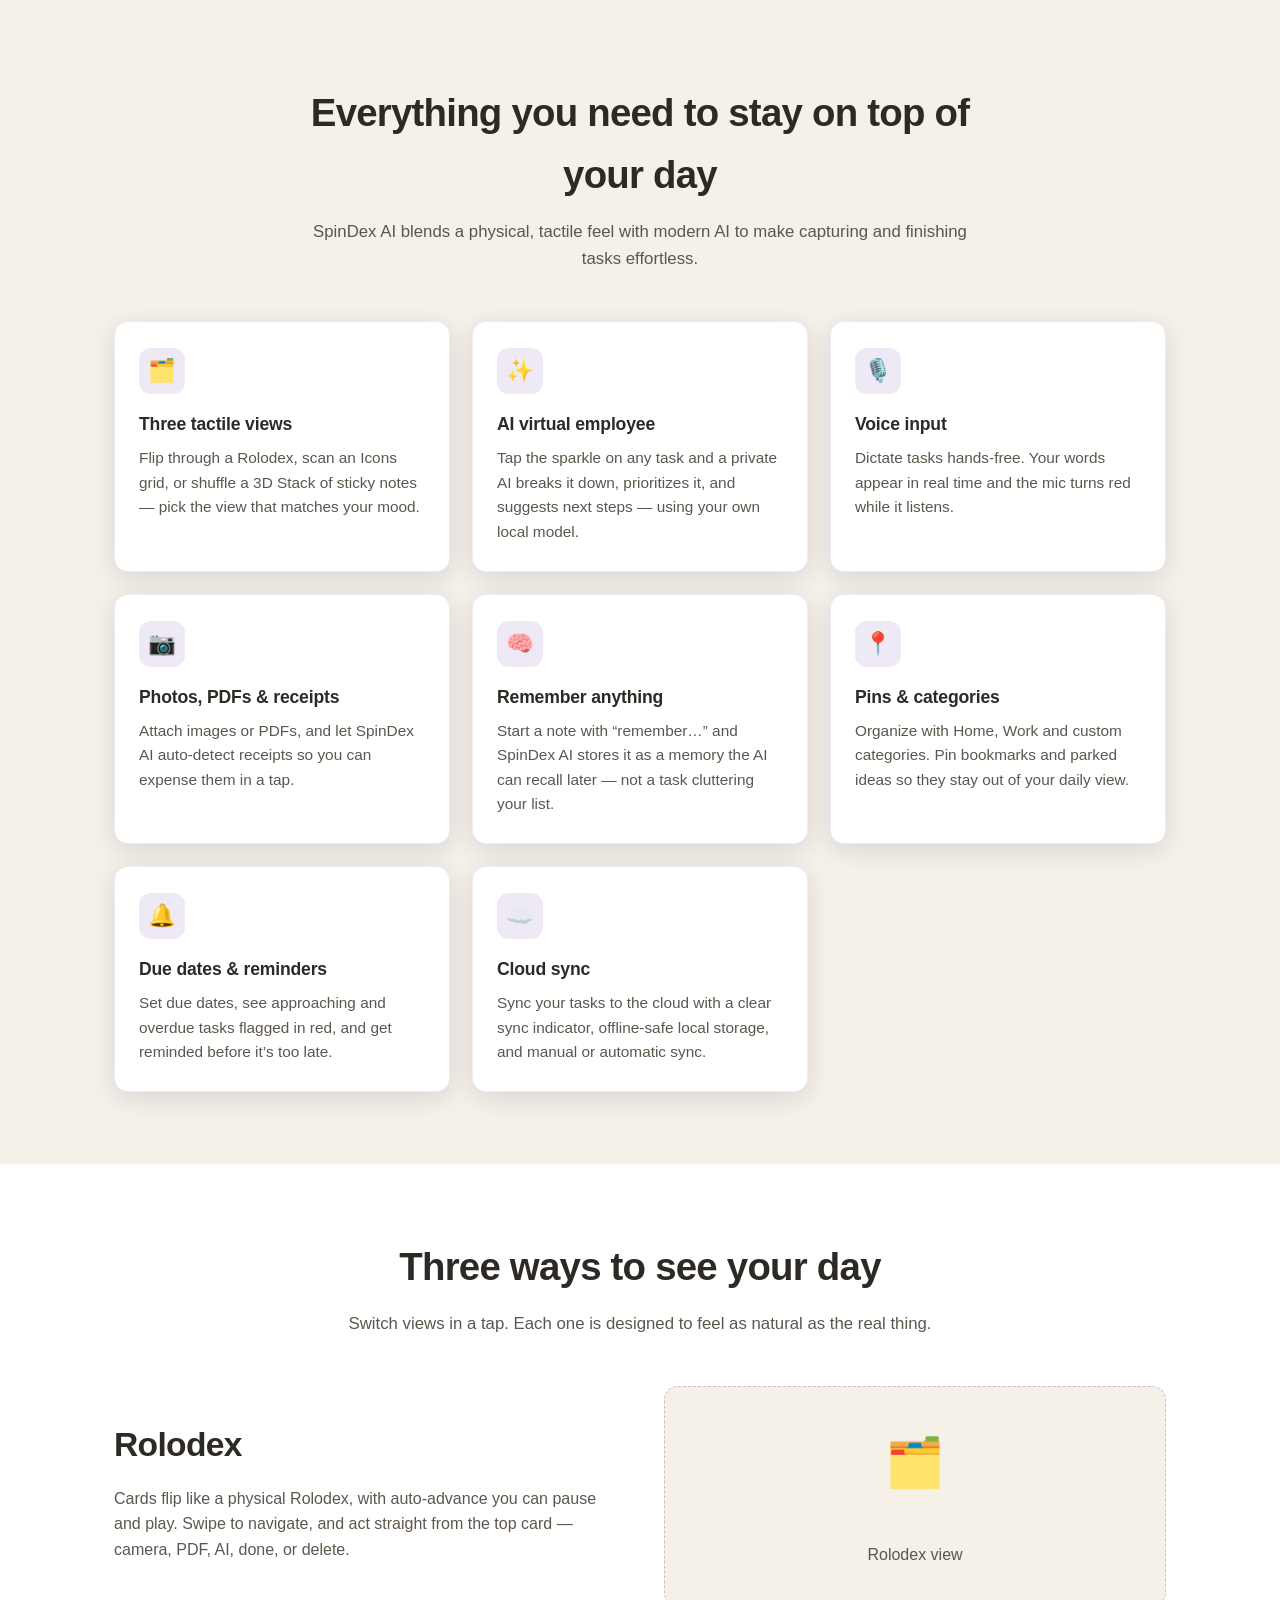
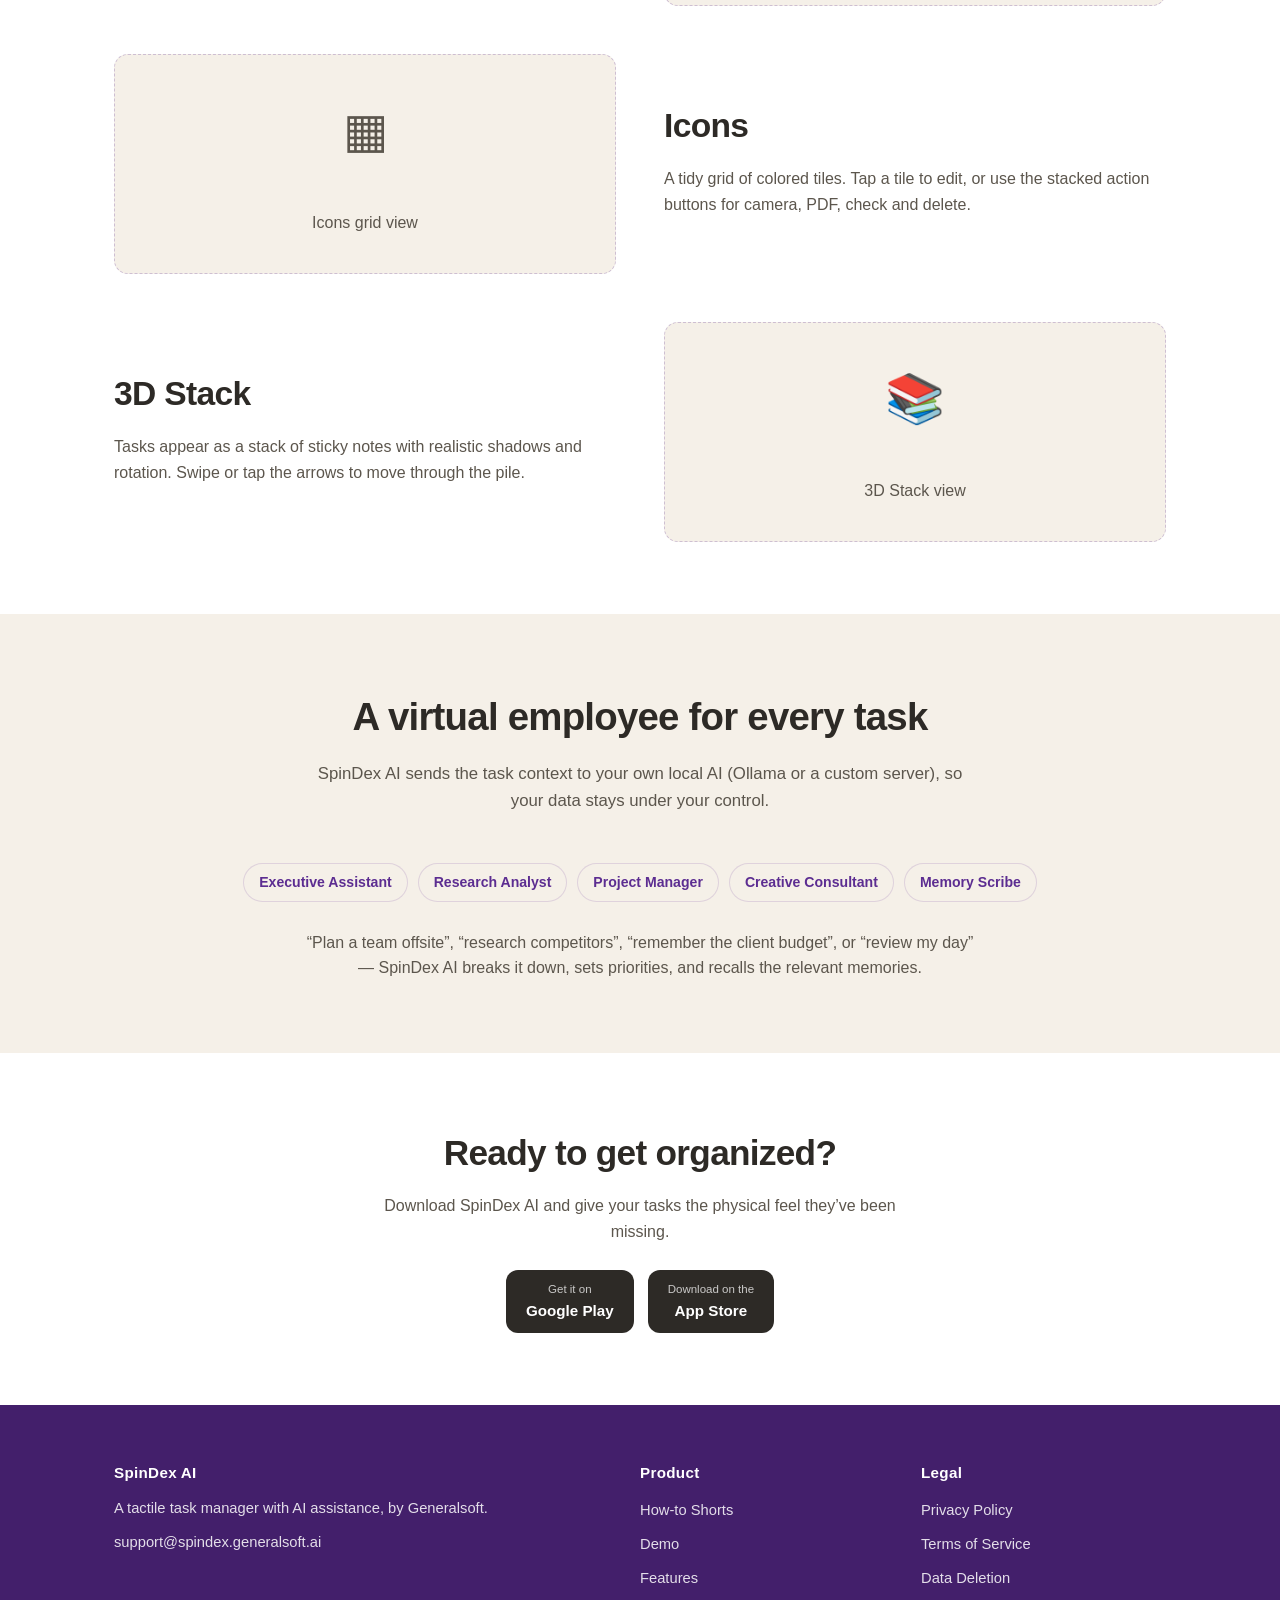
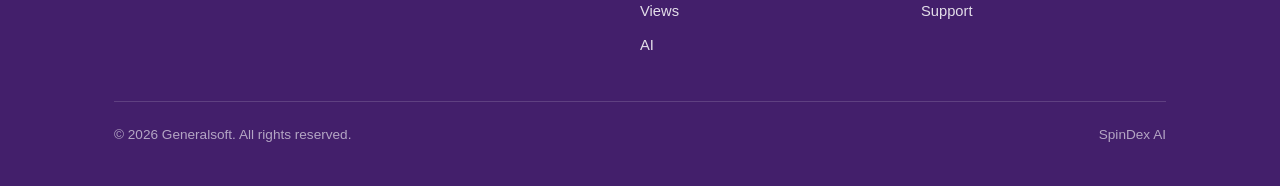
==== commit 533d90b6: "added How-to section" ====
--- a/index.html
+++ b/index.html
@@ -31,6 +31,7 @@
       <nav>
         <ul class="nav-links">
           <li><a class="active" href="index.html">Product</a></li>
+          <li><a href="how-to.html">How-to</a></li>
           <li><a href="privacy.html">Privacy</a></li>
           <li><a href="terms.html">Terms</a></li>
           <li><a href="support.html">Support</a></li>
@@ -221,6 +222,7 @@
         <div>
           <h4>Product</h4>
           <ul>
+            <li><a href="how-to.html">How-to Shorts</a></li>
             <li><a href="index.html#demo">Demo</a></li>
             <li><a href="index.html#features">Features</a></li>
             <li><a href="index.html#views">Views</a></li>
--- a/assets/css/styles.css
+++ b/assets/css/styles.css
@@ -452,6 +452,82 @@
 }
 
 /* ---------------------------------------------------------------------------
+   How-to Shorts
+   --------------------------------------------------------------------------- */
+.section-header h1 {
+  font-size: clamp(2rem, 5vw, 3rem);
+  margin: 0 0 14px;
+  letter-spacing: -0.02em;
+}
+
+.shorts-grid {
+  display: grid;
+  grid-template-columns: repeat(auto-fill, minmax(300px, 360px));
+  gap: 26px;
+  justify-content: center;
+}
+
+.short-card {
+  background: var(--white);
+  border: 1px solid rgba(92, 45, 145, 0.1);
+  border-radius: var(--radius);
+  box-shadow: var(--shadow);
+  overflow: hidden;
+  display: flex;
+  flex-direction: column;
+}
+
+.short-card .video-embed {
+  max-width: 100%;
+  border-radius: 0;
+  box-shadow: none;
+}
+
+.short-body {
+  padding: 20px 22px 24px;
+  display: flex;
+  flex-direction: column;
+  gap: 10px;
+}
+
+.short-body h2 {
+  margin: 0;
+  font-size: 1.25rem;
+  letter-spacing: -0.01em;
+  color: var(--purple-dark);
+}
+
+.short-body p {
+  margin: 0;
+  color: var(--ink-soft);
+  font-size: 0.96rem;
+}
+
+.short-body ol {
+  margin: 2px 0 0;
+  padding-left: 20px;
+  color: var(--ink);
+  font-size: 0.95rem;
+}
+
+.short-body ol li {
+  margin-bottom: 6px;
+}
+
+.short-link {
+  margin-top: 6px;
+  font-weight: 700;
+  font-size: 0.95rem;
+}
+
+.coming-soon {
+  text-align: center;
+  color: var(--ink-soft);
+  margin: 34px 0 0;
+  font-size: 0.95rem;
+}
+
+/* ---------------------------------------------------------------------------
    Footer
    --------------------------------------------------------------------------- */
 .site-footer {
